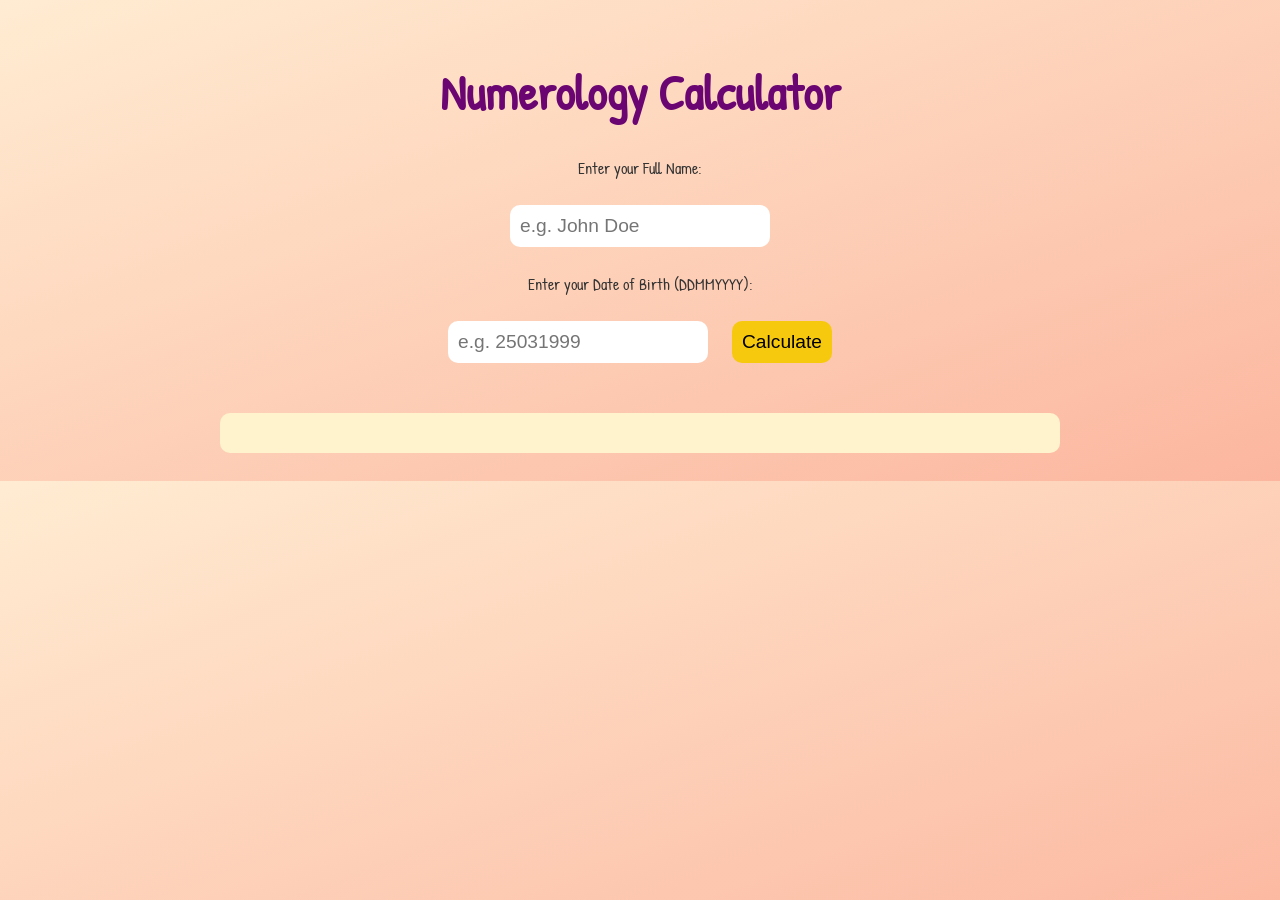
==== index.html @ 9c86123a "Update and rename Numerology Website.html to index.html" ====
<!DOCTYPE html>
<html lang="en">

<head>
  <meta charset="UTF-8" />
  <meta name="viewport" content="width=device-width, initial-scale=1.0" />
  <title>Numerology Calculator</title>
  <link href="https://fonts.googleapis.com/css2?family=Patrick+Hand&display=swap" rel="stylesheet">
  <style>
    body {
      font-family: 'Patrick Hand', cursive;
      background: linear-gradient(to bottom right, #ffecd2, #fcb69f);
      color: #333;
      text-align: center;
      padding: 20px;
    }

    h1 {
      color: #6a0572;
      font-size: 3em;
    }

    input, button {
      padding: 10px;
      margin: 10px;
      font-size: 1.2em;
      border: none;
      border-radius: 10px;
    }

    button {
      background-color: #f6c90e;
      color: #000;
      cursor: pointer;
    }

    .grid {
      display: grid;
      grid-template-columns: repeat(3, 60px);
      grid-gap: 10px;
      justify-content: center;
      margin-top: 20px;
    }

    .cell {
      width: 60px;
      height: 60px;
      background-color: #fdf1e7;
      border: 2px solid #333;
      border-radius: 10px;
      font-size: 1.5em;
      display: flex;
      align-items: center;
      justify-content: center;
    }

    .prediction {
      background-color: #fff3cd;
      border-radius: 10px;
      padding: 20px;
      margin-top: 20px;
      max-width: 800px;
      margin-left: auto;
      margin-right: auto;
    }
  </style>
</head>

<body>
  <h1>Numerology Calculator</h1>
  <p>Enter your Full Name:</p>
  <input type="text" id="fullname" placeholder="e.g. John Doe">
  <p>Enter your Date of Birth (DDMMYYYY):</p>
  <input type="text" id="dob" maxlength="8" placeholder="e.g. 25031999">
  <button onclick="calculateNumerology()">Calculate</button>

  <div id="gridContainer" class="grid"></div>
  <div id="prediction" class="prediction"></div>

  <script>
    function reduceToSingleDigit(num) {
      while (num > 9 && num !== 11 && num !== 22 && num !== 33) {
        num = num.toString().split('').reduce((a, b) => a + parseInt(b), 0);
      }
      return num;
    }

    function letterValue(char) {
      const alphabet = 'abcdefghijklmnopqrstuvwxyz';
      return alphabet.indexOf(char.toLowerCase()) + 1;
    }

    function getHeartNumber(name) {
      const vowels = 'aeiou';
      const sum = name.toLowerCase().split('').filter(ch => vowels.includes(ch)).map(letterValue).reduce((a, b) => a + b, 0);
      return reduceToSingleDigit(sum);
    }

    function getPersonalityNumber(name) {
      const vowels = 'aeiou';
      const sum = name.toLowerCase().split('').filter(ch => !vowels.includes(ch) && /[a-z]/.test(ch)).map(letterValue).reduce((a, b) => a + b, 0);
      return reduceToSingleDigit(sum);
    }

    function getLifeNumber(dob) {
      const sum = dob.split('').reduce((a, b) => a + parseInt(b), 0);
      return reduceToSingleDigit(sum);
    }

    function getDestinyNumber(name) {
      const sum = name.toLowerCase().replace(/[^a-z]/g, '').split('').map(letterValue).reduce((a, b) => a + b, 0);
      return reduceToSingleDigit(sum);
    }

    function getBirthdayNumber(dob) {
      return reduceToSingleDigit(parseInt(dob.slice(0, 2)));
    }

    function getMarriageYears(dob) {
      const birthYear = parseInt(dob.slice(4));
      return [birthYear + 24, birthYear + 28, birthYear + 32];
    }

    function getKarmicDebtNumbers(name, dob) {
      const allNums = [getLifeNumber(dob), getDestinyNumber(name), getHeartNumber(name)];
      return allNums.filter(n => [13, 14, 16, 19].includes(n));
    }

    function getPersonalYearNumber(dob) {
      const today = new Date();
      const year = today.getFullYear().toString();
      const dobMonthDay = dob.slice(0, 4);
      const total = dobMonthDay + year;
      const sum = total.split('').reduce((a, b) => a + parseInt(b), 0);
      return reduceToSingleDigit(sum);
    }

    function getPersonalMonthNumber(personalYear) {
      const month = new Date().getMonth() + 1;
      return reduceToSingleDigit(personalYear + month);
    }

    function getPersonalDayNumber(personalMonth) {
      const day = new Date().getDate();
      return reduceToSingleDigit(personalMonth + day);
    }

    function getDreamNumber(name) {
      return getHeartNumber(name);
    }

    function getPlanetForNumber(num) {
      const planets = {
        1: 'Sun', 2: 'Moon', 3: 'Jupiter', 4: 'Rahu', 5: 'Mercury', 6: 'Venus',
        7: 'Ketu', 8: 'Saturn', 9: 'Mars'
      };
      return planets[num] || 'Unknown';
    }

    function getPredictionText(number) {
      const meanings = {
        1: "You are a born leader. Your path is to initiate, create, and inspire. Challenges may include stubbornness, but your potential to lead is unmatched.",
        2: "Harmony is your goal. You excel in partnerships and diplomacy. Sensitivity can make you emotional, but you bring people together.",
        3: "Creativity flows through you. You are here to express joy, art, and communication. At times, you must guard against superficiality.",
        4: "You build strong foundations. Stability and hard work define your journey. Avoid being overly rigid and embrace flexibility.",
        5: "Adventure is your theme. Embrace freedom and change, but be mindful of restlessness and impulsivity. You bring excitement to others.",
        6: "Service, responsibility, and love drive you. Family and harmony are key. Be careful not to overextend yourself in caregiving.",
        7: "You are a seeker of truth. Introspection, spirituality, and wisdom define you. Loneliness may occur, but solitude gives you power.",
        8: "You have the power to achieve material success. Authority and responsibility follow you. Use power wisely to avoid imbalance.",
        9: "You are a humanitarian. Compassion, tolerance, and global awareness are your traits. Letting go is part of your path.",
        11: "A master of spiritual insight. Intuition, enlightenment, and inspiration are your strengths. Balance emotions to reach your full potential.",
        22: "The master builder. You can manifest big dreams into reality. With vision and discipline, you can create lasting change.",
        33: "The master teacher. Love, healing, and sacrifice are your gifts. Lead by compassionate example for highest fulfillment."
      };
      return meanings[number] || "Unique potential and journey.";
    }

    function calculateNumerology() {
      const dob = document.getElementById("dob").value;
      const name = document.getElementById("fullname").value.trim();

      if (dob.length !== 8 || isNaN(dob) || name === '') {
        alert("Please enter a valid name and DOB in DDMMYYYY format.");
        return;
      }

      const numbers = dob.split("");
      const gridNumbers = {};
      for (let i = 1; i <= 9; i++) gridNumbers[i] = 0;
      numbers.forEach(num => {
        const digit = parseInt(num);
        if (digit !== 0) gridNumbers[digit]++;
      });

      const loShuOrder = [4, 9, 2, 3, 5, 7, 8, 1, 6];
      const gridContainer = document.getElementById("gridContainer");
      gridContainer.innerHTML = "";
      loShuOrder.forEach(num => {
        const div = document.createElement("div");
        div.className = "cell";
        div.textContent = gridNumbers[num] > 0 ? num.toString().repeat(gridNumbers[num]) : "";
        gridContainer.appendChild(div);
      });

      const heart = getHeartNumber(name);
      const life = getLifeNumber(dob);
      const destiny = getDestinyNumber(name);
      const personality = getPersonalityNumber(name);
      const birthday = getBirthdayNumber(dob);
      const marriageYears = getMarriageYears(dob);
      const karmicDebts = getKarmicDebtNumbers(name, dob);
      const personalYear = getPersonalYearNumber(dob);
      const personalMonth = getPersonalMonthNumber(personalYear);
      const personalDay = getPersonalDayNumber(personalMonth);
      const dreamNumber = getDreamNumber(name);
      const planet = getPlanetForNumber(life);

      const predictionBox = document.getElementById("prediction");
      predictionBox.innerHTML = `
        <h3>Hello, ${name}!</h3>
        <p><strong>Life Path Number:</strong> ${life} - ${getPredictionText(life)}</p>
        <p><strong>Destiny (Expression) Number:</strong> ${destiny} - ${getPredictionText(destiny)}</p>
        <p><strong>Heart's Desire (Soul Urge) Number:</strong> ${heart} - ${getPredictionText(heart)}</p>
        <p><strong>Personality Number:</strong> ${personality} - ${getPredictionText(personality)}</p>
        <p><strong>Birthday Number:</strong> ${birthday} - ${getPredictionText(birthday)}</p>
        <p><strong>Dream Number:</strong> ${dreamNumber} - ${getPredictionText(dreamNumber)}</p>
        <p><strong>Personal Year Number:</strong> ${personalYear} - ${getPredictionText(personalYear)}</p>
        <p><strong>Personal Month Number:</strong> ${personalMonth} - ${getPredictionText(personalMonth)}</p>
        <p><strong>Personal Day Number:</strong> ${personalDay} - ${getPredictionText(personalDay)}</p>
        <p><strong>Karmic Debt Numbers:</strong> ${karmicDebts.length > 0 ? karmicDebts.join(', ') : 'None'}</p>
        <p><strong>Suggested Marriage Years:</strong> ${marriageYears.join(', ')}</p>
        <p><strong>Associated Planet (Life Path):</strong> ${planet}</p>
        <p><strong>Lo Shu Grid:</strong> Based on DOB digits</p>
      `;
    }
  </script>
</body>
</html>
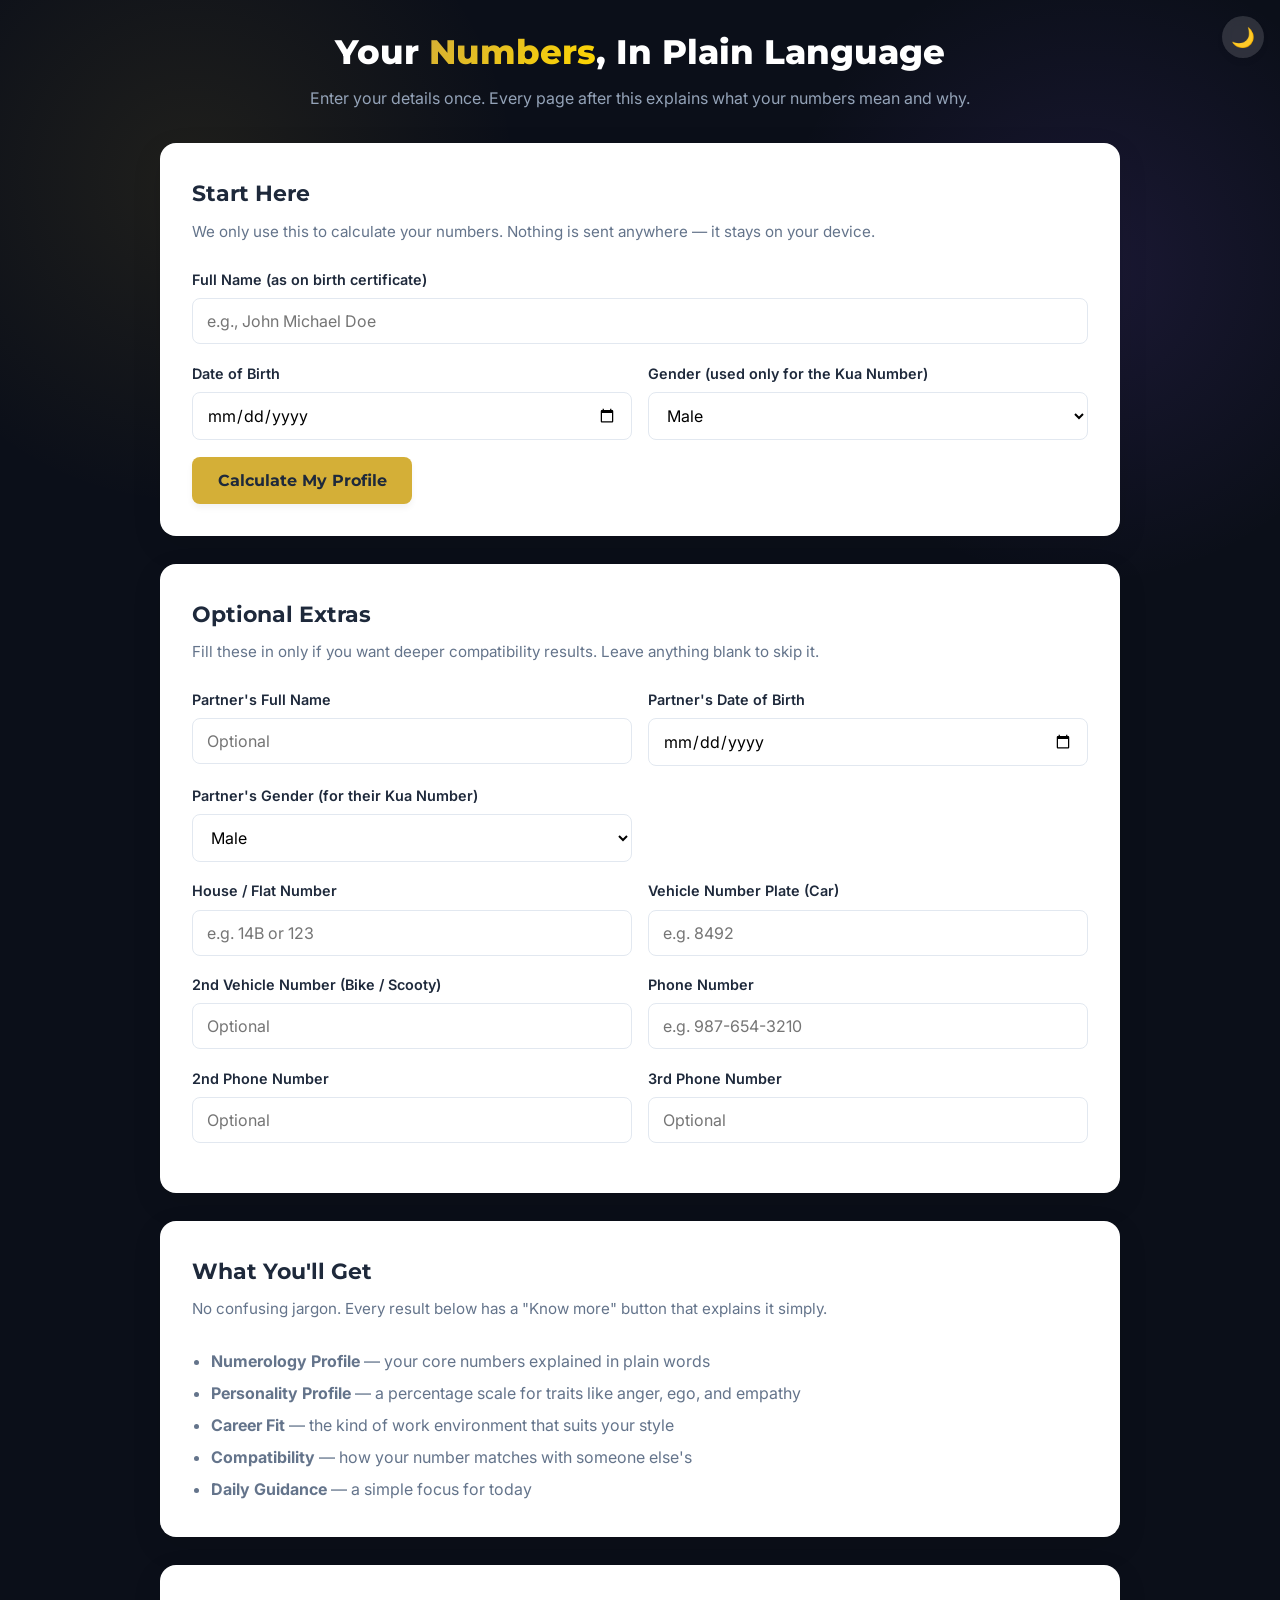
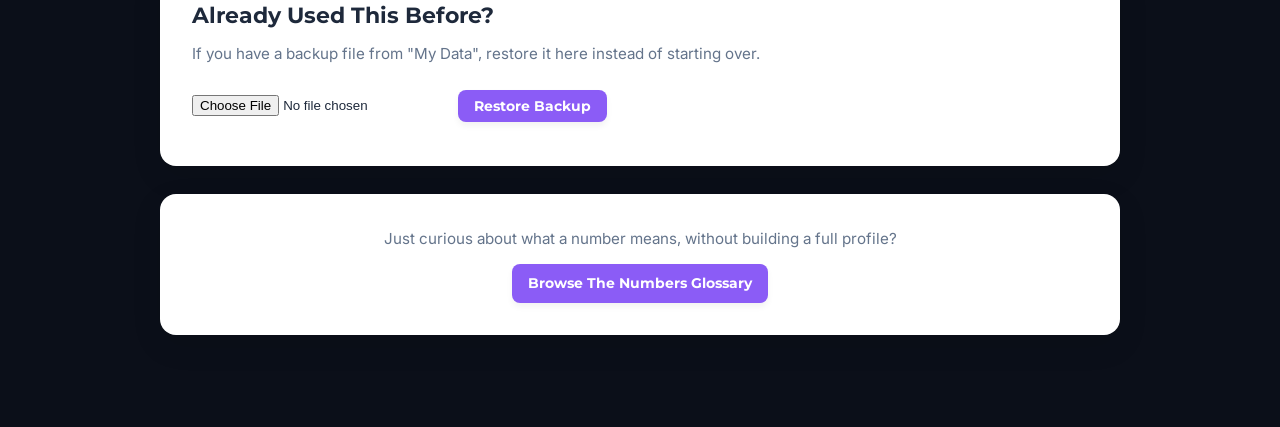
==== commit 09e7faa0: "Add initial HTML structure for numerology app" ====
--- a/index.html
+++ b/index.html
@@ -1,238 +1,229 @@
-<!DOCTYPE html>
-<html lang="en">
-
-<head>
-  <meta charset="UTF-8" />
-  <meta name="viewport" content="width=device-width, initial-scale=1.0" />
-  <title>Numerology Calculator</title>
-  <link href="https://fonts.googleapis.com/css2?family=Patrick+Hand&display=swap" rel="stylesheet">
-  <style>
-    body {
-      font-family: 'Patrick Hand', cursive;
-      background: linear-gradient(to bottom right, #ffecd2, #fcb69f);
-      color: #333;
-      text-align: center;
-      padding: 20px;
-    }
-
-    h1 {
-      color: #6a0572;
-      font-size: 3em;
-    }
-
-    input, button {
-      padding: 10px;
-      margin: 10px;
-      font-size: 1.2em;
-      border: none;
-      border-radius: 10px;
-    }
-
-    button {
-      background-color: #f6c90e;
-      color: #000;
-      cursor: pointer;
-    }
-
-    .grid {
-      display: grid;
-      grid-template-columns: repeat(3, 60px);
-      grid-gap: 10px;
-      justify-content: center;
-      margin-top: 20px;
-    }
-
-    .cell {
-      width: 60px;
-      height: 60px;
-      background-color: #fdf1e7;
-      border: 2px solid #333;
-      border-radius: 10px;
-      font-size: 1.5em;
-      display: flex;
-      align-items: center;
-      justify-content: center;
-    }
-
-    .prediction {
-      background-color: #fff3cd;
-      border-radius: 10px;
-      padding: 20px;
-      margin-top: 20px;
-      max-width: 800px;
-      margin-left: auto;
-      margin-right: auto;
-    }
-  </style>
-</head>
-
-<body>
-  <h1>Numerology Calculator</h1>
-  <p>Enter your Full Name:</p>
-  <input type="text" id="fullname" placeholder="e.g. John Doe">
-  <p>Enter your Date of Birth (DDMMYYYY):</p>
-  <input type="text" id="dob" maxlength="8" placeholder="e.g. 25031999">
-  <button onclick="calculateNumerology()">Calculate</button>
-
-  <div id="gridContainer" class="grid"></div>
-  <div id="prediction" class="prediction"></div>
-
-  <script>
-    function reduceToSingleDigit(num) {
-      while (num > 9 && num !== 11 && num !== 22 && num !== 33) {
-        num = num.toString().split('').reduce((a, b) => a + parseInt(b), 0);
-      }
-      return num;
-    }
-
-    function letterValue(char) {
-      const alphabet = 'abcdefghijklmnopqrstuvwxyz';
-      return alphabet.indexOf(char.toLowerCase()) + 1;
-    }
-
-    function getHeartNumber(name) {
-      const vowels = 'aeiou';
-      const sum = name.toLowerCase().split('').filter(ch => vowels.includes(ch)).map(letterValue).reduce((a, b) => a + b, 0);
-      return reduceToSingleDigit(sum);
-    }
-
-    function getPersonalityNumber(name) {
-      const vowels = 'aeiou';
-      const sum = name.toLowerCase().split('').filter(ch => !vowels.includes(ch) && /[a-z]/.test(ch)).map(letterValue).reduce((a, b) => a + b, 0);
-      return reduceToSingleDigit(sum);
-    }
-
-    function getLifeNumber(dob) {
-      const sum = dob.split('').reduce((a, b) => a + parseInt(b), 0);
-      return reduceToSingleDigit(sum);
-    }
-
-    function getDestinyNumber(name) {
-      const sum = name.toLowerCase().replace(/[^a-z]/g, '').split('').map(letterValue).reduce((a, b) => a + b, 0);
-      return reduceToSingleDigit(sum);
-    }
-
-    function getBirthdayNumber(dob) {
-      return reduceToSingleDigit(parseInt(dob.slice(0, 2)));
-    }
-
-    function getMarriageYears(dob) {
-      const birthYear = parseInt(dob.slice(4));
-      return [birthYear + 24, birthYear + 28, birthYear + 32];
-    }
-
-    function getKarmicDebtNumbers(name, dob) {
-      const allNums = [getLifeNumber(dob), getDestinyNumber(name), getHeartNumber(name)];
-      return allNums.filter(n => [13, 14, 16, 19].includes(n));
-    }
-
-    function getPersonalYearNumber(dob) {
-      const today = new Date();
-      const year = today.getFullYear().toString();
-      const dobMonthDay = dob.slice(0, 4);
-      const total = dobMonthDay + year;
-      const sum = total.split('').reduce((a, b) => a + parseInt(b), 0);
-      return reduceToSingleDigit(sum);
-    }
-
-    function getPersonalMonthNumber(personalYear) {
-      const month = new Date().getMonth() + 1;
-      return reduceToSingleDigit(personalYear + month);
-    }
-
-    function getPersonalDayNumber(personalMonth) {
-      const day = new Date().getDate();
-      return reduceToSingleDigit(personalMonth + day);
-    }
-
-    function getDreamNumber(name) {
-      return getHeartNumber(name);
-    }
-
-    function getPlanetForNumber(num) {
-      const planets = {
-        1: 'Sun', 2: 'Moon', 3: 'Jupiter', 4: 'Rahu', 5: 'Mercury', 6: 'Venus',
-        7: 'Ketu', 8: 'Saturn', 9: 'Mars'
-      };
-      return planets[num] || 'Unknown';
-    }
-
-    function getPredictionText(number) {
-      const meanings = {
-        1: "You are a born leader. Your path is to initiate, create, and inspire. Challenges may include stubbornness, but your potential to lead is unmatched.",
-        2: "Harmony is your goal. You excel in partnerships and diplomacy. Sensitivity can make you emotional, but you bring people together.",
-        3: "Creativity flows through you. You are here to express joy, art, and communication. At times, you must guard against superficiality.",
-        4: "You build strong foundations. Stability and hard work define your journey. Avoid being overly rigid and embrace flexibility.",
-        5: "Adventure is your theme. Embrace freedom and change, but be mindful of restlessness and impulsivity. You bring excitement to others.",
-        6: "Service, responsibility, and love drive you. Family and harmony are key. Be careful not to overextend yourself in caregiving.",
-        7: "You are a seeker of truth. Introspection, spirituality, and wisdom define you. Loneliness may occur, but solitude gives you power.",
-        8: "You have the power to achieve material success. Authority and responsibility follow you. Use power wisely to avoid imbalance.",
-        9: "You are a humanitarian. Compassion, tolerance, and global awareness are your traits. Letting go is part of your path.",
-        11: "A master of spiritual insight. Intuition, enlightenment, and inspiration are your strengths. Balance emotions to reach your full potential.",
-        22: "The master builder. You can manifest big dreams into reality. With vision and discipline, you can create lasting change.",
-        33: "The master teacher. Love, healing, and sacrifice are your gifts. Lead by compassionate example for highest fulfillment."
-      };
-      return meanings[number] || "Unique potential and journey.";
-    }
-
-    function calculateNumerology() {
-      const dob = document.getElementById("dob").value;
-      const name = document.getElementById("fullname").value.trim();
-
-      if (dob.length !== 8 || isNaN(dob) || name === '') {
-        alert("Please enter a valid name and DOB in DDMMYYYY format.");
-        return;
-      }
-
-      const numbers = dob.split("");
-      const gridNumbers = {};
-      for (let i = 1; i <= 9; i++) gridNumbers[i] = 0;
-      numbers.forEach(num => {
-        const digit = parseInt(num);
-        if (digit !== 0) gridNumbers[digit]++;
-      });
-
-      const loShuOrder = [4, 9, 2, 3, 5, 7, 8, 1, 6];
-      const gridContainer = document.getElementById("gridContainer");
-      gridContainer.innerHTML = "";
-      loShuOrder.forEach(num => {
-        const div = document.createElement("div");
-        div.className = "cell";
-        div.textContent = gridNumbers[num] > 0 ? num.toString().repeat(gridNumbers[num]) : "";
-        gridContainer.appendChild(div);
-      });
-
-      const heart = getHeartNumber(name);
-      const life = getLifeNumber(dob);
-      const destiny = getDestinyNumber(name);
-      const personality = getPersonalityNumber(name);
-      const birthday = getBirthdayNumber(dob);
-      const marriageYears = getMarriageYears(dob);
-      const karmicDebts = getKarmicDebtNumbers(name, dob);
-      const personalYear = getPersonalYearNumber(dob);
-      const personalMonth = getPersonalMonthNumber(personalYear);
-      const personalDay = getPersonalDayNumber(personalMonth);
-      const dreamNumber = getDreamNumber(name);
-      const planet = getPlanetForNumber(life);
-
-      const predictionBox = document.getElementById("prediction");
-      predictionBox.innerHTML = `
-        <h3>Hello, ${name}!</h3>
-        <p><strong>Life Path Number:</strong> ${life} - ${getPredictionText(life)}</p>
-        <p><strong>Destiny (Expression) Number:</strong> ${destiny} - ${getPredictionText(destiny)}</p>
-        <p><strong>Heart's Desire (Soul Urge) Number:</strong> ${heart} - ${getPredictionText(heart)}</p>
-        <p><strong>Personality Number:</strong> ${personality} - ${getPredictionText(personality)}</p>
-        <p><strong>Birthday Number:</strong> ${birthday} - ${getPredictionText(birthday)}</p>
-        <p><strong>Dream Number:</strong> ${dreamNumber} - ${getPredictionText(dreamNumber)}</p>
-        <p><strong>Personal Year Number:</strong> ${personalYear} - ${getPredictionText(personalYear)}</p>
-        <p><strong>Personal Month Number:</strong> ${personalMonth} - ${getPredictionText(personalMonth)}</p>
-        <p><strong>Personal Day Number:</strong> ${personalDay} - ${getPredictionText(personalDay)}</p>
-        <p><strong>Karmic Debt Numbers:</strong> ${karmicDebts.length > 0 ? karmicDebts.join(', ') : 'None'}</p>
-        <p><strong>Suggested Marriage Years:</strong> ${marriageYears.join(', ')}</p>
-        <p><strong>Associated Planet (Life Path):</strong> ${planet}</p>
-        <p><strong>Lo Shu Grid:</strong> Based on DOB digits</p>
-      `;
-    }
-  </script>
-</body>
-</html>
+<!DOCTYPE html>
+<html lang="en">
+<head>
+<script>(function(){try{var t=localStorage.getItem('npTheme');if(t)document.documentElement.setAttribute('data-theme',t);}catch(e){}})();</script>
+<meta charset="UTF-8">
+<meta name="viewport" content="width=device-width, initial-scale=1.0">
+<title>Numerology & Personality Profile</title>
+<link rel="preconnect" href="https://fonts.googleapis.com">
+<link href="https://fonts.googleapis.com/css2?family=Inter:wght@400;500;600;700&family=Montserrat:wght@500;700;800&display=swap" rel="stylesheet">
+<link rel="stylesheet" href="shared.css">
+</head>
+<body>
+<button id="themeToggle" class="theme-toggle" onclick="toggleTheme()" aria-label="Toggle dark mode">🌙</button>
+<div class="container">
+    <div class="brand-header">
+        <h1>Your <span>Numbers</span>, In Plain Language</h1>
+        <p>Enter your details once. Every page after this explains what your numbers mean and why.</p>
+    </div>
+
+    <div class="panel">
+        <h2>Start Here</h2>
+        <p class="sub">We only use this to calculate your numbers. Nothing is sent anywhere — it stays on your device.</p>
+
+        <form id="npForm">
+            <div class="field">
+                <label for="fullName">Full Name (as on birth certificate)</label>
+                <input type="text" id="fullName" placeholder="e.g., John Michael Doe" required>
+            </div>
+            <div class="grid-2">
+                <div class="field">
+                    <label for="dob">Date of Birth</label>
+                    <input type="date" id="dob" required>
+                </div>
+                <div class="field">
+                    <label for="gender">Gender (used only for the Kua Number)</label>
+                    <select id="gender">
+                        <option value="male">Male</option>
+                        <option value="female">Female</option>
+                    </select>
+                </div>
+            </div>
+            <p id="errMsg" class="error-msg" style="display:none;"></p>
+            <button type="submit" class="btn gold">Calculate My Profile</button>
+        </form>
+    </div>
+
+    <div class="panel">
+        <h2>Optional Extras</h2>
+        <p class="sub">Fill these in only if you want deeper compatibility results. Leave anything blank to skip it.</p>
+        <div class="grid-2">
+            <div class="field">
+                <label for="partnerName">Partner's Full Name</label>
+                <input type="text" id="partnerName" placeholder="Optional">
+            </div>
+            <div class="field">
+                <label for="partnerDob">Partner's Date of Birth</label>
+                <input type="date" id="partnerDob">
+            </div>
+        </div>
+        <div class="grid-2">
+            <div class="field">
+                <label for="partnerGender">Partner's Gender (for their Kua Number)</label>
+                <select id="partnerGender"><option value="male">Male</option><option value="female">Female</option></select>
+            </div>
+        </div>
+        <div class="grid-2">
+            <div class="field">
+                <label for="house">House / Flat Number</label>
+                <input type="text" id="house" placeholder="e.g. 14B or 123">
+            </div>
+            <div class="field">
+                <label for="car1">Vehicle Number Plate (Car)</label>
+                <input type="text" id="car1" placeholder="e.g. 8492">
+            </div>
+        </div>
+        <div class="grid-2">
+            <div class="field">
+                <label for="car2">2nd Vehicle Number (Bike / Scooty)</label>
+                <input type="text" id="car2" placeholder="Optional">
+            </div>
+            <div class="field">
+                <label for="phone1">Phone Number</label>
+                <input type="text" id="phone1" placeholder="e.g. 987-654-3210">
+            </div>
+        </div>
+        <div class="grid-2">
+            <div class="field">
+                <label for="phone2">2nd Phone Number</label>
+                <input type="text" id="phone2" placeholder="Optional">
+            </div>
+            <div class="field">
+                <label for="phone3">3rd Phone Number</label>
+                <input type="text" id="phone3" placeholder="Optional">
+            </div>
+        </div>
+    </div>
+
+    <div class="panel">
+        <h2>What You'll Get</h2>
+        <p class="sub">No confusing jargon. Every result below has a "Know more" button that explains it simply.</p>
+        <ul style="padding-left: 1.2rem; color: var(--text-light); line-height: 2;">
+            <li><strong>Numerology Profile</strong> — your core numbers explained in plain words</li>
+            <li><strong>Personality Profile</strong> — a percentage scale for traits like anger, ego, and empathy</li>
+            <li><strong>Career Fit</strong> — the kind of work environment that suits your style</li>
+            <li><strong>Compatibility</strong> — how your number matches with someone else's</li>
+            <li><strong>Daily Guidance</strong> — a simple focus for today</li>
+        </ul>
+    </div>
+
+    <div class="panel" id="restorePanel" style="display:none;">
+        <h2>Already Used This Before?</h2>
+        <p class="sub">If you have a backup file from "My Data", restore it here instead of starting over.</p>
+        <div style="display:flex; gap:0.8rem; flex-wrap:wrap; align-items:center;">
+            <input type="file" id="restoreFile" accept="application/json">
+            <button class="btn small" id="restoreBtn">Restore Backup</button>
+        </div>
+        <p aria-live="polite" id="restoreMsg" style="margin-top:0.8rem; font-size:0.9rem;"></p>
+    </div>
+
+    <div class="panel" style="text-align:center;">
+        <p class="sub" style="margin-bottom:0.8rem;">Just curious about what a number means, without building a full profile?</p>
+        <a class="btn small" href="glossary.html">Browse The Numbers Glossary</a>
+    </div>
+</div>
+
+<script src="engine-data.js"></script>
+<script src="engine-content.js"></script>
+<script src="engine-ui.js"></script>
+<script>
+document.getElementById('restorePanel').style.display = 'block';
+document.getElementById('restoreBtn').addEventListener('click', function() {
+    const fileInput = document.getElementById('restoreFile');
+    const msg = document.getElementById('restoreMsg');
+    if (!fileInput.files || !fileInput.files[0]) { msg.textContent = 'Please choose a backup file first.'; return; }
+    importAllData(fileInput.files[0], function(success) {
+        if (success) {
+            msg.textContent = 'Restored! Taking you to your Dashboard...';
+            setTimeout(() => { window.location.href = 'dashboard.html'; }, 900);
+        } else {
+            msg.textContent = "That file couldn't be read. Please check it's the right backup file.";
+        }
+    });
+});
+
+// If this page was opened via a shareable sync link, offer to load it
+const syncedProfile = checkForSyncLink();
+if (syncedProfile) {
+    const banner = document.createElement('div');
+    banner.className = 'panel';
+    banner.style.border = '2px solid var(--accent-purple)';
+    banner.innerHTML = `
+        <h2 style="margin-bottom:0.4rem;">Load Profile From Link?</h2>
+        <p class="sub" style="margin-bottom:1rem;">This link contains a saved profile for <strong>${syncedProfile.fullName}</strong>. Loading it will replace anything currently saved in this browser.</p>
+        <button class="btn small gold" id="loadSyncBtn">Load This Profile</button>
+        <button class="btn small" id="dismissSyncBtn" style="margin-left:0.6rem;">No Thanks</button>
+    `;
+    document.querySelector('.container').prepend(banner);
+    document.getElementById('loadSyncBtn').addEventListener('click', function() {
+        saveProfile(syncedProfile);
+        window.location.href = 'dashboard.html';
+    });
+    document.getElementById('dismissSyncBtn').addEventListener('click', function() { banner.remove(); });
+}
+
+document.getElementById('npForm').addEventListener('submit', function(e) {
+    e.preventDefault();
+    const fullName = document.getElementById('fullName').value.trim();
+    const dobVal = document.getElementById('dob').value;
+    const gender = document.getElementById('gender').value;
+    const errBox = document.getElementById('errMsg');
+
+    if (!fullName || !dobVal) {
+        errBox.textContent = "Please fill in your name and date of birth.";
+        errBox.style.display = 'block';
+        return;
+    }
+
+    const [year, month, day] = dobVal.split('-').map(v => parseInt(v, 10));
+
+    const mulank = reduceToSingleDigit(day, true);
+    const bhagyank = reduceToSingleDigit(`${day}${month}${year}`, true);
+    const kua = calculateKua(year, gender);
+    const names = calculateNameNumbers(fullName);
+
+    // Optional extras
+    const partnerName = document.getElementById('partnerName').value.trim();
+    const partnerDob = document.getElementById('partnerDob').value;
+    const partnerGender = document.getElementById('partnerGender').value;
+    const houseVal = reduceAlphanumeric(document.getElementById('house').value.trim());
+    const car1Val = reduceAlphanumeric(document.getElementById('car1').value.trim());
+    const car2Val = reduceAlphanumeric(document.getElementById('car2').value.trim());
+    const phone1Val = reduceAlphanumeric(document.getElementById('phone1').value.trim());
+    const phone2Val = reduceAlphanumeric(document.getElementById('phone2').value.trim());
+    const phone3Val = reduceAlphanumeric(document.getElementById('phone3').value.trim());
+
+    // Build the grid using every digit available, same approach as a full chart
+    const safeMulank = safeDigit(mulank);
+    const safeBhagyank = safeDigit(bhagyank);
+    const safeName = safeDigit(names.nameNumber);
+    const safeHeart = safeDigit(names.heartDesire);
+    const safeSoul = safeDigit(names.soulUrge);
+    const extraDigits = `${safeMulank}${safeBhagyank}${kua}${safeName}${safeHeart}${safeSoul}${houseVal}${car1Val}${car2Val}${phone1Val}${phone2Val}${phone3Val}`;
+    const gridCounts = calculateGridCounts(day, month, year, extraDigits);
+    const traits = computeTraits(gridCounts, mulank, bhagyank, kua);
+
+    const profile = {
+        fullName, day, month, year, gender,
+        mulank, bhagyank, kua,
+        nameNumber: names.nameNumber,
+        heartDesire: names.heartDesire,
+        soulUrge: names.soulUrge,
+        gridCounts, traits,
+        partnerName, partnerDob, partnerGender,
+        house: houseVal, car1: car1Val, car2: car2Val, phone1: phone1Val, phone2: phone2Val, phone3: phone3Val,
+        calculatedAt: new Date().toISOString()
+    };
+
+    // Keep a snapshot of the previous traits (if any) so Personality can show "what changed"
+    const oldProfile = loadProfile();
+    if (oldProfile && oldProfile.traits && oldProfile.traits.length) {
+        try { localStorage.setItem('npPreviousTraits', JSON.stringify(oldProfile.traits)); } catch (e) {}
+    }
+
+    saveProfile(profile);
+    window.location.href = 'dashboard.html';
+});
+</script>
+</body>
+</html>
--- a/shared.css
+++ b/shared.css
@@ -0,0 +1,298 @@
+:root {
+    --bg-color: #0b0f19;
+    --surface-color: #ffffff;
+    --surface-secondary: #f4f5f7;
+    --text-main: #1e293b;
+    --text-light: #64748b;
+    --accent-gold: #d4af37;
+    --accent-hover: #b5952f;
+    --accent-purple: #8b5cf6;
+    --accent-blue: #3b82f6;
+    --border-color: #e2e8f0;
+    --font-heading: 'Montserrat', sans-serif;
+    --font-body: 'Inter', sans-serif;
+    --shadow-sm: 0 4px 6px rgba(0,0,0,0.05);
+    --shadow-md: 0 10px 30px rgba(0,0,0,0.1);
+}
+
+/* ---- Dark mode ---- */
+:root[data-theme="dark"] {
+    --bg-color: #05070d;
+    --surface-color: #161b28;
+    --surface-secondary: #1e2536;
+    --text-main: #e7eaf3;
+    --text-light: #9aa4bb;
+    --border-color: #2c3348;
+    --shadow-sm: 0 4px 6px rgba(0,0,0,0.25);
+    --shadow-md: 0 10px 30px rgba(0,0,0,0.45);
+}
+:root[data-theme="dark"] .field input,
+:root[data-theme="dark"] .field select {
+    background: #10141f; color: var(--text-main); border-color: var(--border-color);
+}
+:root[data-theme="dark"] .modal-box { background: var(--surface-color); }
+:root[data-theme="dark"] .modal-close { background: #232a3d; color: #e7eaf3; }
+:root[data-theme="dark"] .modal-close:hover { background: #2c3348; }
+:root[data-theme="dark"] .notice { background: #2b1d0f; border-color: #7c4a12; color: #fbbf70; }
+:root[data-theme="dark"] .mini-grid div { background: #2c3348; }
+
+/* ---- Colorful per-page accents ----
+   Each page sets a body class; that changes the two accent
+   variables everywhere they're used (bars, borders, buttons),
+   plus two soft glow colors used in the background. */
+:root { --glow-a: rgba(212,175,55,0.10); --glow-b: rgba(139,92,246,0.12); }
+body.theme-personality { --accent-purple: #d6336c; --accent-gold: #ff922b; --glow-a: rgba(255,146,43,0.12); --glow-b: rgba(214,51,108,0.12); }
+body.theme-career      { --accent-purple: #1971c2; --accent-gold: #22b8cf; --glow-a: rgba(34,184,207,0.12); --glow-b: rgba(25,113,194,0.12); }
+body.theme-compat      { --accent-purple: #e64980; --accent-gold: #f06595; --glow-a: rgba(240,101,149,0.12); --glow-b: rgba(230,73,128,0.12); }
+body.theme-life        { --accent-purple: #e8590c; --accent-gold: #f59f00; --glow-a: rgba(245,159,0,0.12); --glow-b: rgba(232,89,12,0.12); }
+body.theme-health      { --accent-purple: #e03131; --accent-gold: #ff8787; --glow-a: rgba(255,135,135,0.12); --glow-b: rgba(224,49,49,0.12); }
+body.theme-rhythms     { --accent-purple: #5f3dc4; --accent-gold: #7048e8; --glow-a: rgba(112,72,232,0.14); --glow-b: rgba(95,61,196,0.14); }
+body.theme-daily       { --accent-purple: #0ca678; --accent-gold: #20c997; --glow-a: rgba(32,201,151,0.12); --glow-b: rgba(12,166,120,0.12); }
+body.theme-overview    { --accent-purple: #7048e8; --accent-gold: #d4af37; --glow-a: rgba(212,175,55,0.10); --glow-b: rgba(112,72,232,0.12); }
+
+* { box-sizing: border-box; margin: 0; padding: 0; }
+body {
+    font-family: var(--font-body);
+    font-size: 16px;
+    line-height: 1.65;
+    color: var(--text-main);
+    background-color: var(--bg-color);
+    background-image:
+        radial-gradient(circle at 15% 20%, var(--glow-a), transparent 25%),
+        radial-gradient(circle at 85% 30%, var(--glow-b), transparent 25%);
+    background-attachment: fixed;
+    min-height: 100vh;
+    padding: 1.5rem 1rem 4rem;
+    transition: background-color 0.2s ease, color 0.2s ease;
+}
+h1, h2, h3, h4 { font-family: var(--font-heading); font-weight: 700; color: var(--text-main); }
+.container { max-width: 960px; width: 100%; margin: 0 auto; }
+a { text-decoration: none; }
+
+/* Theme toggle button */
+.theme-toggle {
+    position: fixed; top: 1rem; right: 1rem; z-index: 500; width: 42px; height: 42px;
+    border-radius: 50%; border: none; background: rgba(255,255,255,0.14); color: #fff;
+    font-size: 1.2rem; cursor: pointer; display: flex; align-items: center; justify-content: center;
+    box-shadow: var(--shadow-sm); backdrop-filter: blur(6px);
+}
+.theme-toggle:hover { background: rgba(255,255,255,0.25); }
+
+/* Top nav */
+.topnav {
+    max-width: 960px; margin: 0 auto 2rem; display: flex; flex-wrap: wrap;
+    gap: 0.5rem; justify-content: center; background: rgba(255,255,255,0.06);
+    padding: 0.7rem; border-radius: 14px; backdrop-filter: blur(6px);
+}
+.topnav a {
+    color: #cbd5e1; font-family: var(--font-heading); font-weight: 600; font-size: 0.88rem;
+    padding: 0.55rem 0.9rem; border-radius: 8px; transition: all 0.15s ease;
+}
+.topnav a:hover { background: rgba(255,255,255,0.12); color: #fff; }
+.topnav a.active { background: var(--accent-gold); color: #1e293b; }
+
+.brand-header { text-align: center; margin-bottom: 2rem; color: white; }
+.brand-header h1 { font-size: 2.1rem; font-weight: 800; color: white; }
+.brand-header h1 span {
+    background: linear-gradient(135deg, var(--accent-gold), #ffd700);
+    -webkit-background-clip: text; background-clip: text; -webkit-text-fill-color: transparent;
+}
+.brand-header p { color: #94a3b8; margin-top: 0.35rem; font-size: 1rem; }
+
+.panel {
+    background: var(--surface-color); border-radius: 16px; padding: 2rem;
+    box-shadow: var(--shadow-md); margin-bottom: 1.75rem;
+}
+.panel h2 { font-size: 1.4rem; margin-bottom: 0.4rem; }
+.panel .sub { color: var(--text-light); font-size: 0.95rem; margin-bottom: 1.5rem; }
+
+/* form */
+.field { margin-bottom: 1.1rem; }
+.field label { display: block; font-weight: 600; font-size: 0.9rem; margin-bottom: 0.4rem; color: var(--text-main); }
+.field input, .field select {
+    width: 100%; padding: 0.75rem 0.9rem; border: 1px solid var(--border-color);
+    border-radius: 8px; font-size: 1rem; font-family: var(--font-body); background: #fff;
+}
+.grid-2 { display: grid; grid-template-columns: 1fr 1fr; gap: 1rem; }
+@media (max-width: 600px) { .grid-2 { grid-template-columns: 1fr; } }
+.btn {
+    display: inline-block; background: var(--accent-purple); color: #fff; border: none;
+    padding: 0.85rem 1.6rem; border-radius: 8px; font-weight: 700; font-family: var(--font-heading);
+    cursor: pointer; font-size: 1rem; box-shadow: var(--shadow-sm);
+}
+.btn:hover { opacity: 0.92; }
+.btn.gold { background: var(--accent-gold); color: #1e293b; }
+.btn.small { padding: 0.5rem 1rem; font-size: 0.85rem; }
+.error-msg { color: #b91c1c; font-weight: 600; margin-top: 0.6rem; }
+
+/* Element card with info button */
+.elem-card {
+    border: 1px solid var(--border-color); border-left: 4px solid var(--accent-purple); border-radius: 12px; padding: 1.25rem 1.4rem;
+    margin-bottom: 1rem; background: var(--surface-secondary); position: relative;
+}
+.elem-card-top { display: flex; align-items: center; justify-content: space-between; gap: 0.5rem; flex-wrap: wrap; }
+.elem-title { font-family: var(--font-heading); font-weight: 700; font-size: 1.05rem; }
+.elem-title .num { color: var(--accent-purple); }
+.info-btn {
+    width: 28px; height: 28px; border-radius: 50%; border: 1.5px solid var(--accent-purple);
+    color: var(--accent-purple); background: var(--surface-color); font-weight: 800; font-size: 0.9rem;
+    cursor: pointer; flex-shrink: 0; line-height: 1;
+}
+.info-btn:hover { background: var(--accent-purple); color: #fff; }
+.elem-desc { margin-top: 0.6rem; color: var(--text-main); font-size: 0.96rem; }
+
+/* Percentage / trait bars */
+.trait-row { margin-bottom: 1.35rem; }
+.trait-head { display: flex; justify-content: space-between; align-items: center; margin-bottom: 0.4rem; gap: 0.5rem; flex-wrap: wrap; }
+.trait-name { font-weight: 700; font-family: var(--font-heading); font-size: 1rem; display: flex; align-items: center; gap: 0.45rem; }
+.trait-pct { font-weight: 800; color: var(--accent-purple); font-size: 1.05rem; }
+.bar-track { width: 100%; height: 12px; background: #e5e7eb; border-radius: 6px; overflow: hidden; }
+.bar-fill { height: 100%; border-radius: 6px; background: linear-gradient(90deg, var(--accent-purple), var(--accent-gold)); }
+.trait-band { display: inline-block; font-size: 0.72rem; font-weight: 700; padding: 0.15rem 0.5rem; border-radius: 5px; margin-left: 0.3rem; }
+.band-Low { background: #dbeafe; color: #1d4ed8; }
+.band-Moderate { background: #fef3c7; color: #92400e; }
+.band-High { background: #fee2e2; color: #b91c1c; }
+.band-VeryHigh { background: #ede9fe; color: #5b21b6; }
+/* "level-*" is used for pure INTENSITY (how strongly a trait shows up — not
+   good or bad), so it deliberately avoids red/green judgment colors.
+   "band-*" stays reserved for actual verdicts (compatibility, timing,
+   relationship quality) where red/yellow/green meaningfully means
+   caution/neutral/favourable. */
+.level-Low { background: #ede9fe; color: #5b21b6; }
+.level-Moderate { background: #ddd6fe; color: #4c1d95; }
+.level-High { background: #c4b5fd; color: #3730a3; }
+.level-VeryHigh { background: var(--accent-purple); color: #fff; }
+:root[data-theme="dark"] .level-Low { background: #2e1065; color: #ddd6fe; }
+:root[data-theme="dark"] .level-Moderate { background: #4c1d95; color: #ede9fe; }
+:root[data-theme="dark"] .level-High { background: #5b21b6; color: #f3e8ff; }
+:root[data-theme="dark"] .level-VeryHigh { background: var(--accent-purple); color: #fff; }
+.trait-desc { color: var(--text-light); font-size: 0.92rem; margin-top: 0.5rem; }
+
+/* Modal / popup */
+.modal-overlay {
+    display: none; position: fixed; inset: 0; background: rgba(11,15,25,0.72);
+    z-index: 999; align-items: center; justify-content: center; padding: 1.2rem;
+}
+.modal-overlay.open { display: flex; }
+.modal-box {
+    background: #fff; border-radius: 14px; padding: 1.8rem; max-width: 480px; width: 100%;
+    max-height: 82vh; overflow-y: auto; box-shadow: var(--shadow-md); position: relative;
+}
+.modal-box h3 { color: var(--accent-purple); font-size: 1.25rem; margin-bottom: 0.9rem; padding-right: 1.5rem; }
+.modal-box p { margin-bottom: 0.7rem; font-size: 0.96rem; color: var(--text-main); }
+.modal-box p.label { font-weight: 700; color: var(--text-main); margin-bottom: 0.15rem; font-size: 0.85rem; text-transform: uppercase; letter-spacing: 0.03em; color: var(--text-light); }
+.modal-close {
+    position: absolute; top: 1rem; right: 1rem; width: 32px; height: 32px; border-radius: 50%;
+    border: none; background: #f1f5f9; color: #334155; font-size: 1.1rem; cursor: pointer; font-weight: 700;
+}
+.modal-close:hover { background: #e2e8f0; }
+
+.notice {
+    background: #fff7ed; border: 1px solid #fed7aa; color: #9a3412; padding: 1rem 1.2rem;
+    border-radius: 10px; margin-bottom: 1.5rem; font-size: 0.95rem;
+}
+.mini-grid { display: grid; grid-template-columns: repeat(3,1fr); gap: 3px; width: 66px; height: 66px; flex-shrink: 0; }
+.mini-grid div { border-radius: 3px; background: #e2e8f0; }
+.mini-grid div.on { background: var(--accent-purple); }
+.plane-row { display: flex; gap: 1rem; align-items: flex-start; }
+.plane-row .plane-text { flex: 1; }
+
+/* Timeline (31-year drill-down) */
+details.timeline-year, details.timeline-month {
+    border: 1px solid var(--border-color); border-radius: 10px; margin-bottom: 0.6rem; overflow: hidden;
+    background: var(--surface-secondary);
+}
+details.timeline-year > summary, details.timeline-month > summary {
+    cursor: pointer; padding: 0.8rem 1rem; font-weight: 700; font-family: var(--font-heading); font-size: 0.95rem;
+    list-style: none; display: flex; justify-content: space-between; align-items: center; gap: 0.6rem;
+}
+details.timeline-year > summary::-webkit-details-marker, details.timeline-month > summary::-webkit-details-marker { display: none; }
+details.timeline-year[open] > summary, details.timeline-month[open] > summary { border-bottom: 1px solid var(--border-color); }
+.timeline-body { padding: 0.8rem 1rem; }
+.timeline-month-list { display: flex; flex-direction: column; gap: 0.5rem; }
+.day-grid { display: grid; grid-template-columns: repeat(auto-fill, minmax(42px, 1fr)); gap: 0.4rem; padding: 0.8rem 1rem; }
+.day-btn {
+    border: 1px solid var(--border-color); background: var(--surface-color); border-radius: 6px;
+    padding: 0.5rem 0.2rem; text-align: center; font-size: 0.78rem; font-weight: 700; cursor: pointer; color: var(--text-main);
+}
+.day-btn:hover { background: var(--accent-purple); color: #fff; border-color: var(--accent-purple); }
+
+/* Real Sun-Sat calendar grid, used on Daily Guidance and the Life Path timeline */
+.cal-nav { display: flex; align-items: center; justify-content: space-between; margin-bottom: 1rem; gap: 0.6rem; }
+.cal-nav-btn { border: 1px solid var(--border-color); background: var(--surface-color); border-radius: 8px; padding: 0.5rem 0.9rem; cursor: pointer; font-weight: 700; color: var(--text-main); }
+.cal-nav-btn:hover { background: var(--accent-purple); color: #fff; border-color: var(--accent-purple); }
+.cal-nav-label { font-family: var(--font-heading); font-weight: 800; font-size: 1.1rem; }
+.cal-grid { display: grid; grid-template-columns: repeat(7, 1fr); gap: 4px; }
+.cal-head { text-align: center; font-weight: 800; font-size: 0.72rem; color: var(--text-light); padding: 0.3rem 0; text-transform: uppercase; letter-spacing: 0.03em; }
+.cal-cell {
+    border: 1px solid var(--border-color); border-radius: 8px; padding: 0.45rem 0.2rem; text-align: center;
+    cursor: pointer; background: var(--surface-color); display: flex; flex-direction: column; gap: 0.15rem;
+    font-family: inherit; min-height: 52px; justify-content: center;
+}
+.cal-daynum { font-weight: 800; font-size: 0.88rem; color: var(--text-main); }
+.cal-pd { font-size: 0.62rem; opacity: 0.75; font-weight: 700; color: var(--text-main); }
+.cal-empty { border: none; cursor: default; background: transparent; }
+.cal-great { background: #dcfce7; border-color: #10b981; }
+.cal-avoid { background: #fee2e2; border-color: #ef4444; }
+.cal-neutral { background: #fef9c3; border-color: #f59e0b; }
+.cal-today { outline: 3px solid var(--accent-purple); outline-offset: 1px; position: relative; }
+.cal-today::after { content: '●'; position: absolute; top: 2px; right: 4px; font-size: 0.5rem; color: var(--accent-purple); }
+:root[data-theme="dark"] .cal-great { background: #06341f; color: #bbf7d0; }
+:root[data-theme="dark"] .cal-avoid { background: #4a1414; color: #fecaca; }
+:root[data-theme="dark"] .cal-neutral { background: #453207; color: #fde68a; }
+.cal-legend { display: flex; gap: 1rem; flex-wrap: wrap; margin-top: 1rem; font-size: 0.78rem; color: var(--text-light); }
+.cal-legend span { display: inline-flex; align-items: center; gap: 0.35rem; }
+.cal-legend i { width: 12px; height: 12px; border-radius: 3px; display: inline-block; }
+
+/* Save-to-Notebook button */
+.save-btn {
+    border: 1px solid var(--border-color); background: var(--surface-color); color: var(--text-light);
+    font-size: 0.72rem; font-weight: 700; padding: 0.3rem 0.6rem; border-radius: 6px; cursor: pointer;
+}
+.save-btn:hover { border-color: var(--accent-purple); color: var(--accent-purple); }
+.save-btn:disabled { opacity: 0.7; cursor: default; }
+
+/* Family / people board */
+.family-card {
+    border: 1px solid var(--border-color); border-left: 4px solid var(--accent-purple); border-radius: 12px;
+    padding: 1.1rem 1.3rem; margin-bottom: 1rem; background: var(--surface-secondary);
+    display: flex; justify-content: space-between; align-items: center; gap: 1rem; flex-wrap: wrap;
+}
+.family-remove { border: none; background: transparent; color: #b91c1c; font-weight: 700; cursor: pointer; font-size: 0.85rem; }
+
+/* Quiz */
+.quiz-q { border: 1px solid var(--border-color); border-radius: 12px; padding: 1.2rem; margin-bottom: 1rem; background: var(--surface-secondary); }
+.quiz-q .prompt { font-weight: 700; font-family: var(--font-heading); margin-bottom: 0.8rem; }
+.quiz-opt { display: block; width: 100%; text-align: left; padding: 0.65rem 0.9rem; margin-bottom: 0.5rem; border-radius: 8px; border: 1px solid var(--border-color); background: var(--surface-color); color: var(--text-main); cursor: pointer; font-family: inherit; font-size: 0.92rem; }
+.quiz-opt:hover { border-color: var(--accent-purple); }
+.quiz-opt.selected { background: var(--accent-purple); color: #fff; border-color: var(--accent-purple); }
+.quiz-progress-track { width: 100%; height: 8px; background: #e5e7eb; border-radius: 4px; overflow: hidden; margin-bottom: 1.5rem; }
+.quiz-progress-fill { height: 100%; background: var(--accent-purple); }
+
+/* Dashboard cards */
+.dash-grid { display: grid; grid-template-columns: repeat(auto-fit, minmax(220px, 1fr)); gap: 1rem; }
+.dash-card {
+    border: 1px solid var(--border-color); border-left: 4px solid var(--accent-purple); border-radius: 12px;
+    padding: 1.2rem; background: var(--surface-secondary); text-decoration: none; color: var(--text-main); display: block;
+}
+.dash-card:hover { border-color: var(--accent-purple); }
+.dash-card .dash-title { font-family: var(--font-heading); font-weight: 800; margin-bottom: 0.4rem; }
+.dash-card .dash-value { font-size: 1.6rem; font-weight: 800; color: var(--accent-purple); margin-bottom: 0.3rem; }
+.dash-card .dash-sub { font-size: 0.82rem; color: var(--text-light); }
+
+/* Accessibility */
+@media (prefers-reduced-motion: reduce) {
+    * { transition: none !important; animation: none !important; }
+}
+a:focus-visible, button:focus-visible, input:focus-visible, select:focus-visible, .cal-cell:focus-visible, .day-btn:focus-visible {
+    outline: 3px solid var(--accent-purple); outline-offset: 2px;
+}
+
+/* Print */
+@media print {
+    .topnav, .theme-toggle, .save-btn, .btn, .info-btn, .modal-overlay { display: none !important; }
+    body { background: #fff !important; color: #000 !important; }
+    .panel { box-shadow: none !important; border: 1px solid #ccc; break-inside: avoid; }
+}
+.two-col { display: grid; grid-template-columns: 1fr 1fr; gap: 1.5rem; }
+@media (max-width: 700px) { .two-col { grid-template-columns: 1fr; } }
